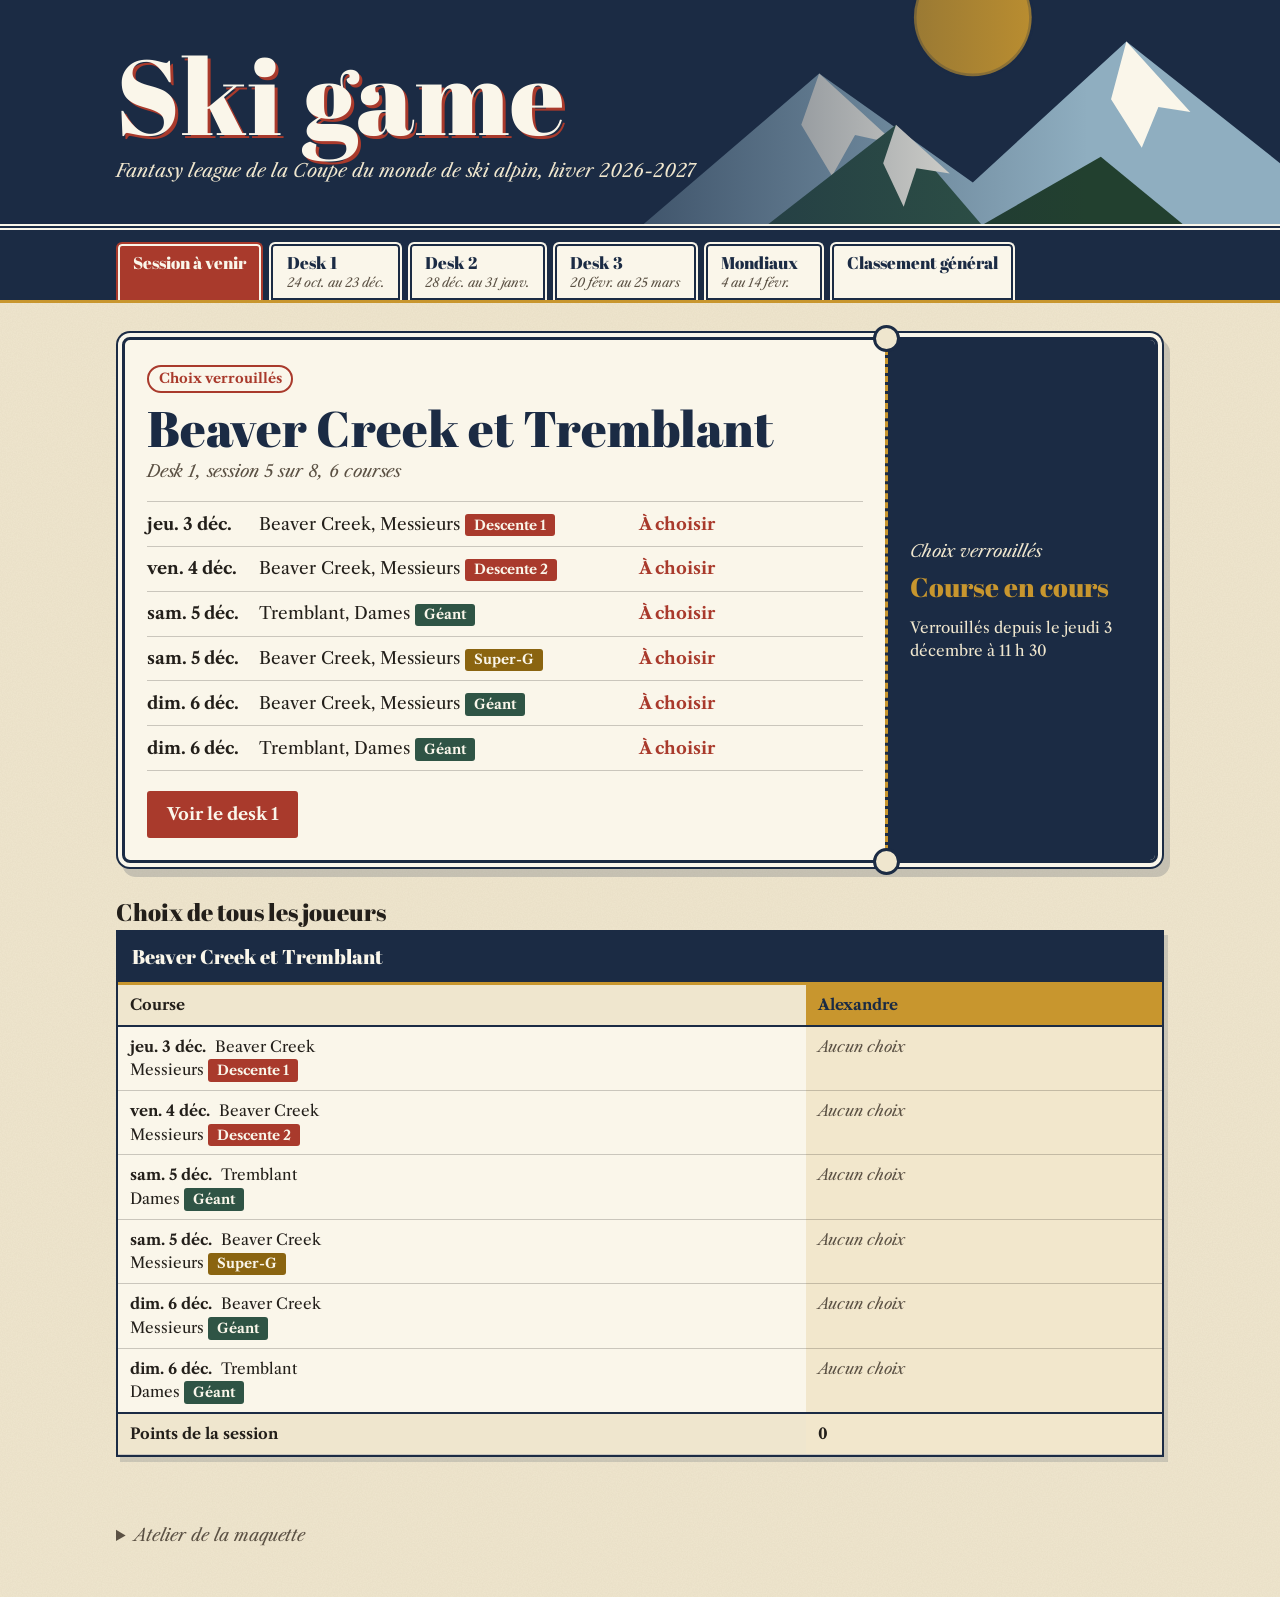
==== index.html @ c689ca7a "Ski game : maquette sans connexion (calendrier, règles, 6 onglets) Calendrier CDM 2026-2027 et Mondi" ====
<!doctype html>
<html lang="fr">
<head>
  <meta charset="utf-8">
  <meta name="viewport" content="width=device-width, initial-scale=1">
  <title>Ski game</title>
  <meta name="description" content="Fantasy league de la Coupe du monde de ski alpin 2026-2027.">
  <link rel="preconnect" href="https://fonts.googleapis.com">
  <link rel="preconnect" href="https://fonts.gstatic.com" crossorigin>
  <link href="https://fonts.googleapis.com/css2?family=Abril+Fatface&family=Libre+Caslon+Text:ital,wght@0,400;0,700;1,400&display=swap" rel="stylesheet">
  <link rel="stylesheet" href="css/style.css">
</head>
<body>
  <a class="skip" href="#panel">Aller au contenu</a>

  <header class="masthead">
    <svg class="masthead__art" viewBox="0 0 1000 300" preserveAspectRatio="xMaxYMid slice" aria-hidden="true" focusable="false">
      <rect width="1000" height="300" fill="var(--nuit)"/>
      <g stroke="var(--ocre)" stroke-width="3" stroke-linecap="round" opacity=".85">
        <line x1="760" y1="60" x2="760" y2="8"/><line x1="760" y1="60" x2="808" y2="18"/><line x1="760" y1="60" x2="712" y2="18"/>
        <line x1="760" y1="60" x2="838" y2="52"/><line x1="760" y1="60" x2="682" y2="52"/>
      </g>
      <circle cx="760" cy="76" r="46" fill="var(--ocre)"/>
      <circle cx="760" cy="76" r="46" fill="none" stroke="var(--nuit)" stroke-width="4" opacity=".25"/>
      <polygon points="430,300 640,120 760,205 880,95 1000,190 1000,300" fill="var(--brume)"/>
      <polygon points="640,120 700,175 668,168 650,200 626,160" fill="var(--neige)"/>
      <polygon points="880,95 930,150 905,146 892,178 868,140" fill="var(--neige)"/>
      <polygon points="520,300 700,160 820,300" fill="var(--sapin)"/>
      <polygon points="700,160 742,198 716,194 706,224 690,190" fill="var(--neige)"/>
      <polygon points="660,300 860,185 1000,300" fill="#22402F"/>
      <g fill="#1A3326">
        <polygon points="560,300 572,262 584,300"/><polygon points="582,300 596,252 610,300"/>
        <polygon points="940,300 953,264 966,300"/><polygon points="962,300 976,254 990,300"/>
      </g>
      <rect y="276" width="1000" height="24" fill="var(--neige)"/>
    </svg>
    <div class="masthead__frame">
      <h1 class="masthead__title">Ski game</h1>
      <p class="masthead__sub">Fantasy league de la Coupe du monde de ski alpin, hiver 2026-2027</p>
    </div>
  </header>

  <nav class="tabs" aria-label="Sections du jeu">
    <div class="tabs__row" role="tablist" id="tabs"></div>
  </nav>

  <main id="panel" class="panel" tabindex="-1" aria-live="polite"></main>

  <footer class="atelier">
    <details>
      <summary>Atelier de la maquette</summary>
      <div class="atelier__body">
        <p>Cette maquette tourne sans connexion Google ni base de données. Les skieurs, les joueurs et les résultats sont fictifs.</p>
        <div class="atelier__row">
          <button type="button" class="btn" id="btn-demo">Charger la démonstration</button>
          <button type="button" class="btn btn--ghost" id="btn-reset">Effacer mes choix</button>
        </div>
        <div class="atelier__row">
          <label for="sim-date">Date simulée</label>
          <input type="datetime-local" id="sim-date">
          <button type="button" class="btn btn--ghost" id="btn-now">Revenir à maintenant</button>
        </div>
      </div>
    </details>
  </footer>

  <script src="js/data.js"></script>
  <script src="js/game.js"></script>
  <script src="js/demo.js"></script>
  <script src="js/app.js"></script>
</body>
</html>
---- css/style.css ----
/* Ski game – affiche de station des années 1900 */
:root {
  --nuit: #1b2b44;
  --neige: #faf6ea;
  --papier: #efe6ce;
  --brique: #a93a2c;
  --ocre: #c8962e;
  --sapin: #2f5445;
  --brume: #8faec0;
  --encre: #231f1a;
  --encre-douce: #5b5144;
  --filet: rgba(35, 31, 26, .22);
  --display: 'Abril Fatface', 'Bodoni 72', Didot, Georgia, serif;
  --texte: 'Libre Caslon Text', 'Iowan Old Style', Georgia, serif;
  color-scheme: light;
}
*, *::before, *::after { box-sizing: border-box; }
html { -webkit-text-size-adjust: 100%; }
body {
  margin: 0;
  background-color: var(--papier);
  background-image: url("data:image/svg+xml,%3Csvg xmlns='http://www.w3.org/2000/svg' width='180' height='180'%3E%3Cfilter id='n'%3E%3CfeTurbulence type='fractalNoise' baseFrequency='.8' numOctaves='2' stitchTiles='stitch'/%3E%3CfeColorMatrix values='0 0 0 0 .35 0 0 0 0 .28 0 0 0 0 .18 0 0 0 .09 0'/%3E%3C/filter%3E%3Crect width='180' height='180' filter='url(%23n)'/%3E%3C/svg%3E");
  color: var(--encre);
  font: 400 17px/1.55 var(--texte);
}
h1, h2, h3 { font-family: var(--display); font-weight: 400; margin: 0; line-height: 1.1; }
p { margin: 0; }
button, select, input { font: inherit; color: inherit; }
.sr { position: absolute; width: 1px; height: 1px; overflow: hidden; clip: rect(0 0 0 0); white-space: nowrap; }
.skip { position: absolute; left: -999px; top: 0; background: var(--neige); padding: .5rem 1rem; z-index: 10; }
.skip:focus { left: 0; }
:focus-visible { outline: 3px solid var(--brique); outline-offset: 2px; }

/* ---------- Bandeau ---------- */
.masthead { position: relative; height: 230px; overflow: hidden; border-bottom: 6px double var(--neige); background: var(--nuit); }
.masthead::after { content: ''; position: absolute; inset: 0; pointer-events: none; background: linear-gradient(90deg, var(--nuit) 0%, rgba(27, 43, 68, .88) 40%, rgba(27, 43, 68, 0) 85%); }
.masthead__art { position: absolute; inset: 0; width: 100%; height: 100%; display: block; }
.masthead__frame {
  position: relative; max-width: 1080px; height: 100%; margin: 0 auto; padding: 0 16px 38px; z-index: 1;
  display: flex; flex-direction: column; justify-content: flex-end; color: var(--neige);
}
.masthead__title { font-size: clamp(3.4rem, 11vw, 6.6rem); letter-spacing: .01em; text-shadow: 3px 3px 0 var(--brique); }
.masthead__sub { font-style: italic; font-size: clamp(.95rem, 2.4vw, 1.15rem); color: var(--papier); max-width: 32ch; margin-top: .3rem; }
@media (min-width: 560px) { .masthead__sub { max-width: none; } }

/* ---------- Onglets : plaques émaillées ---------- */
.tabs { background: var(--nuit); border-bottom: 3px solid var(--ocre); }
.tabs__row {
  max-width: 1080px; margin: 0 auto; padding: 12px 16px 0; display: flex; gap: 6px;
  overflow-x: auto; scrollbar-width: thin;
}
.plate {
  flex: 0 0 auto; min-width: 7.5rem; padding: .55rem .95rem .5rem; text-align: left; cursor: pointer;
  background: var(--neige); color: var(--nuit); border: 2px solid var(--neige); border-bottom: 0;
  border-radius: 6px 6px 0 0; box-shadow: inset 0 0 0 2px var(--nuit);
  display: flex; flex-direction: column; gap: 0; transition: background-color .15s, color .15s;
}
.plate:hover { background: var(--papier); }
.plate__label { font-family: var(--display); font-size: 1.05rem; line-height: 1.2; white-space: nowrap; }
.plate__note { font-size: .78rem; font-style: italic; color: var(--encre-douce); white-space: nowrap; }
.plate[aria-selected='true'] { background: var(--brique); color: var(--neige); box-shadow: inset 0 0 0 2px var(--neige); border-color: var(--brique); padding-bottom: .8rem; margin-bottom: -3px; }
.plate[aria-selected='true'] .plate__note { color: var(--papier); }

/* ---------- Contenu ---------- */
.panel { max-width: 1080px; margin: 0 auto; padding: 28px 16px 40px; }
.panel:focus { outline: none; }
.demo { background: var(--ocre); color: var(--nuit); padding: .45rem .9rem; margin-bottom: 20px; border: 2px solid var(--nuit); font-style: italic; }
.subtitle { font-size: 1.5rem; margin: 2.2rem 0 .3rem; }
.hint { color: var(--encre-douce); font-style: italic; font-size: .95rem; margin: .4rem 0 1rem; max-width: 62ch; }
.empty { padding: 1.4rem; border: 2px dashed var(--filet); background: rgba(250, 246, 234, .6); }
.none { color: var(--encre-douce); font-style: italic; }
.sub { font-size: .85em; color: var(--encre-douce); font-style: italic; }

.btn { cursor: pointer; padding: .55rem 1.1rem; background: var(--nuit); color: var(--neige); border: 2px solid var(--nuit); border-radius: 3px; font-weight: 700; }
.btn:hover { background: #0f1b2e; }
.btn--brique { background: var(--brique); border-color: var(--brique); }
.btn--brique:hover { background: #8e2d21; }
.btn--ghost { background: transparent; color: var(--nuit); }
.btn--ghost:hover { background: rgba(27, 43, 68, .08); }

/* Pastilles */
.disc { display: inline-block; padding: .05rem .55rem; border-radius: 3px; color: var(--neige); font-size: .85rem; font-weight: 700; white-space: nowrap; }
.disc--DH { background: var(--brique); }
.disc--SG { background: #8a6410; }
.disc--GS { background: var(--sapin); }
.disc--SL { background: var(--nuit); }
.mult { display: inline-block; margin-left: .3rem; padding: 0 .4rem; border: 2px solid var(--ocre); border-radius: 3px; font-weight: 700; font-size: .85rem; background: var(--neige); }
.gender { font-weight: 700; margin-right: .3rem; }
.state { display: inline-block; padding: .08rem .6rem; border: 2px solid currentColor; border-radius: 99px; font-size: .85rem; font-weight: 700; white-space: nowrap; }
.state--ouverte { color: var(--sapin); }
.state--en-cours { color: var(--brique); }
.state--terminée { color: var(--encre-douce); }

/* ---------- Forfait (session à venir) ---------- */
.forfait {
  position: relative; display: grid; grid-template-columns: 1fr; background: var(--neige);
  border: 3px solid var(--nuit); border-radius: 8px; box-shadow: 0 0 0 4px var(--neige), 0 0 0 6px var(--nuit), 6px 8px 0 6px rgba(27, 43, 68, .18);
  margin: 6px 6px 8px;
}
.forfait__main { padding: 24px 22px 22px; }
.forfait__name { font-size: clamp(2rem, 6vw, 3.1rem); margin: .55rem 0 .15rem; color: var(--nuit); }
.forfait__where { font-style: italic; color: var(--encre-douce); margin-bottom: 1rem; }
.forfait__stub {
  position: relative; padding: 22px; background: var(--nuit); color: var(--neige);
  border-top: 3px dashed var(--ocre); border-radius: 0 0 5px 5px;
}
.forfait__label { font-style: italic; color: var(--papier); }
.countdown { display: flex; flex-wrap: wrap; gap: .2rem .7rem; font-family: var(--display); font-size: 1.15rem; margin: .1rem 0 .5rem; }
.countdown b { font-size: 2.4rem; font-weight: 400; color: var(--ocre); }
.countdown--shut { font-size: 1.7rem; color: var(--ocre); }
.forfait__dl { font-size: .95rem; color: var(--papier); }
@media (min-width: 760px) {
  .forfait { grid-template-columns: 1fr 270px; }
  .forfait__stub { border-top: 0; border-left: 3px dashed var(--ocre); border-radius: 0 5px 5px 0; display: flex; flex-direction: column; justify-content: center; }
  .forfait__stub::before, .forfait__stub::after {
    content: ''; position: absolute; left: -15px; width: 27px; height: 27px; border-radius: 50%; background: var(--papier);
    border: 3px solid var(--nuit);
  }
  .forfait__stub::before { top: -15px; }
  .forfait__stub::after { bottom: -15px; }
}
.minis { list-style: none; margin: 0 0 1.2rem; padding: 0; border-top: 1px solid var(--filet); }
.mini { display: grid; grid-template-columns: 6.2rem 1fr; gap: .1rem .8rem; padding: .55rem 0; border-bottom: 1px solid var(--filet); }
.mini__when { font-weight: 700; }
.mini__pick { grid-column: 2; }
@media (min-width: 640px) { .mini { grid-template-columns: 6.2rem 1fr minmax(10rem, 14rem); } .mini__pick { grid-column: auto; } }
.todo { color: var(--brique); font-weight: 700; }

/* ---------- Desk ---------- */
.deskhead { display: flex; flex-wrap: wrap; justify-content: space-between; align-items: flex-end; gap: 1rem; margin-bottom: 1.2rem; }
.deskhead h2 { font-size: clamp(1.8rem, 5vw, 2.6rem); color: var(--nuit); }
.deskhead__meta { font-style: italic; color: var(--encre-douce); margin-top: .3rem; max-width: 56ch; }
.deskhead__stats { display: flex; gap: 0; margin: 0; border: 2px solid var(--nuit); background: var(--neige); }
.deskhead__stats > div { padding: .4rem 1rem; }
.deskhead__stats > div + div { border-left: 2px solid var(--nuit); }
.deskhead__stats dt { font-size: .82rem; font-style: italic; color: var(--encre-douce); }
.deskhead__stats dd { margin: 0; font-family: var(--display); font-size: 1.6rem; line-height: 1.1; color: var(--nuit); }

.seg { display: flex; flex-wrap: wrap; gap: 0; margin-bottom: 1.4rem; border: 2px solid var(--nuit); border-radius: 4px; overflow: hidden; width: fit-content; max-width: 100%; background: var(--neige); }
.seg__btn { padding: .5rem 1rem; background: transparent; border: 0; cursor: pointer; font-weight: 700; color: var(--nuit); }
.seg__btn + .seg__btn { border-left: 2px solid var(--nuit); }
.seg__btn:hover { background: var(--papier); }
.seg__btn[aria-selected='true'] { background: var(--nuit); color: var(--neige); }

/* Sessions */
.session { background: var(--neige); border: 2px solid var(--nuit); margin-bottom: 1.4rem; box-shadow: 4px 5px 0 rgba(27, 43, 68, .16); }
.session__head { display: flex; flex-wrap: wrap; justify-content: space-between; gap: .6rem 1rem; padding: .8rem 1rem .7rem; background: var(--nuit); color: var(--neige); border-bottom: 3px solid var(--ocre); }
.session__name { font-size: 1.5rem; }
.session__meta { font-size: .92rem; color: var(--papier); font-style: italic; }
.session__side { display: flex; align-items: center; gap: .6rem; flex-wrap: wrap; }
.session__head .state { background: var(--neige); }
.count { font-weight: 700; color: var(--papier); }
.count--ok { color: #b5dcc4; }
.count--pts { font-family: var(--display); font-weight: 400; font-size: 1.3rem; color: var(--ocre); }
.races { list-style: none; margin: 0; padding: 0; }
.race { display: grid; gap: .45rem 1rem; padding: .85rem 1rem; border-bottom: 1px solid var(--filet); grid-template-columns: 1fr; }
.race:last-child { border-bottom: 0; }
.race__day { display: block; font-weight: 700; }
.race__place { color: var(--encre-douce); }
.race__out { display: flex; flex-direction: column; gap: .15rem; }
.podium { font-size: .85rem; font-style: italic; color: var(--encre-douce); }
.soon { color: var(--encre-douce); font-style: italic; }
@media (min-width: 880px) {
  .race { grid-template-columns: 11rem 14rem minmax(0, 1fr) 13rem; align-items: start; }
}
.who--out { color: var(--encre-douce); }
.score { font-weight: 700; }
.score--on { color: var(--sapin); }
.score--off { color: var(--brique); }
.how { font-size: .85rem; color: var(--encre-douce); font-style: italic; }

.pickbox { display: grid; grid-template-columns: 1fr; gap: .3rem; }
.pickbox__sub { font-size: .82rem; font-style: italic; color: var(--encre-douce); }
.pick {
  width: 100%; padding: .4rem .5rem; background: var(--papier); border: 2px solid var(--nuit); border-radius: 3px;
  min-height: 2.5rem; cursor: pointer;
}
.pick--sub { padding: .25rem .5rem; min-height: 2.1rem; font-size: .92rem; border-style: dashed; }
.pick:disabled { opacity: .55; cursor: not-allowed; }
.pick:hover:not(:disabled) { background: #fff; }

/* Tableaux */
.tablewrap { overflow-x: auto; margin-bottom: 1.6rem; border: 2px solid var(--nuit); background: var(--neige); box-shadow: 4px 5px 0 rgba(27, 43, 68, .16); }
.grid { border-collapse: collapse; width: 100%; font-size: .95rem; }
.grid caption { text-align: left; padding: .6rem .9rem; font-family: var(--display); font-size: 1.25rem; background: var(--nuit); color: var(--neige); border-bottom: 3px solid var(--ocre); }
.grid th, .grid td { padding: .5rem .75rem; text-align: left; vertical-align: top; border-bottom: 1px solid var(--filet); }
.grid thead th { background: var(--papier); border-bottom: 2px solid var(--nuit); font-weight: 700; white-space: nowrap; }
.grid tbody th { font-weight: 400; min-width: 13rem; }
.grid tfoot th, .grid tfoot td { border-top: 2px solid var(--nuit); background: var(--papier); }
.grid .me { background: rgba(200, 150, 46, .16); }
.grid thead th.me { background: var(--ocre); color: var(--nuit); }
.grid .num { text-align: right; font-variant-numeric: tabular-nums; }
.grid .total { font-weight: 700; }
.rowhead__day { font-weight: 700; margin-right: .3rem; }
.cellpts { display: block; font-weight: 700; font-size: .85rem; }
.grid--taken tbody th { display: flex; align-items: center; gap: .6rem; min-width: 17rem; }
.athname { display: block; }
.rk { display: inline-block; min-width: 1.5rem; font-family: var(--display); color: var(--ocre); }
.mark { display: inline-block; padding: .05rem .5rem; background: var(--brique); color: var(--neige); border-radius: 3px; font-size: .82rem; line-height: 1.35; }
.is-free .athname { color: var(--encre-douce); }
.avatar {
  flex: 0 0 auto; width: 2.6rem; height: 2.6rem; border-radius: 50%; display: grid; place-items: center;
  font-family: var(--display); font-size: 1rem; color: var(--neige); border: 2px solid var(--nuit);
  transition: filter .2s;
}
.avatar--M { background: radial-gradient(circle at 35% 30%, #4a6fa0, var(--nuit)); }
.avatar--W { background: radial-gradient(circle at 35% 30%, #d0644f, var(--brique)); }
.avatar.is-off { filter: grayscale(1) contrast(.9); opacity: .75; }
.grid--rank .num:first-child { width: 4rem; }
.grid--rank tbody th { min-width: 8rem; }
.grid--general .total { font-family: var(--display); font-size: 1.2rem; font-weight: 400; }
.grid3, .grid2 { display: grid; gap: 0 1.4rem; grid-template-columns: 1fr; }
@media (min-width: 760px) { .grid2 { grid-template-columns: 1fr 1fr; } }
@media (min-width: 1000px) { .grid3 { grid-template-columns: repeat(3, 1fr); } }

/* Bonus Mondiaux */
.bonus { background: var(--neige); border: 2px solid var(--ocre); outline: 2px solid var(--nuit); outline-offset: 3px; padding: 1rem 1.2rem; margin: 0 4px 1.6rem; max-width: 72ch; }
.bonus h3 { font-size: 1.35rem; margin-bottom: .4rem; }
.bonus__lines { list-style: none; margin: .7rem 0 0; padding: 0; border-top: 1px solid var(--filet); }
.bonus__lines li { display: flex; justify-content: space-between; padding: .35rem 0; border-bottom: 1px solid var(--filet); }

/* Atelier */
.atelier { max-width: 1080px; margin: 0 auto; padding: 0 16px 48px; color: var(--encre-douce); }
.atelier summary { cursor: pointer; font-style: italic; }
.atelier__body { margin-top: .8rem; display: grid; gap: .8rem; max-width: 60ch; }
.atelier__row { display: flex; flex-wrap: wrap; gap: .6rem; align-items: center; }
.atelier input { padding: .35rem .5rem; border: 2px solid var(--nuit); background: var(--neige); }

@media (prefers-reduced-motion: reduce) { * { transition: none !important; animation: none !important; } }
@media (max-width: 480px) {
  body { font-size: 16px; }
  .masthead { height: 200px; }
  .deskhead__stats { width: 100%; }
  .deskhead__stats > div { flex: 1; }
}
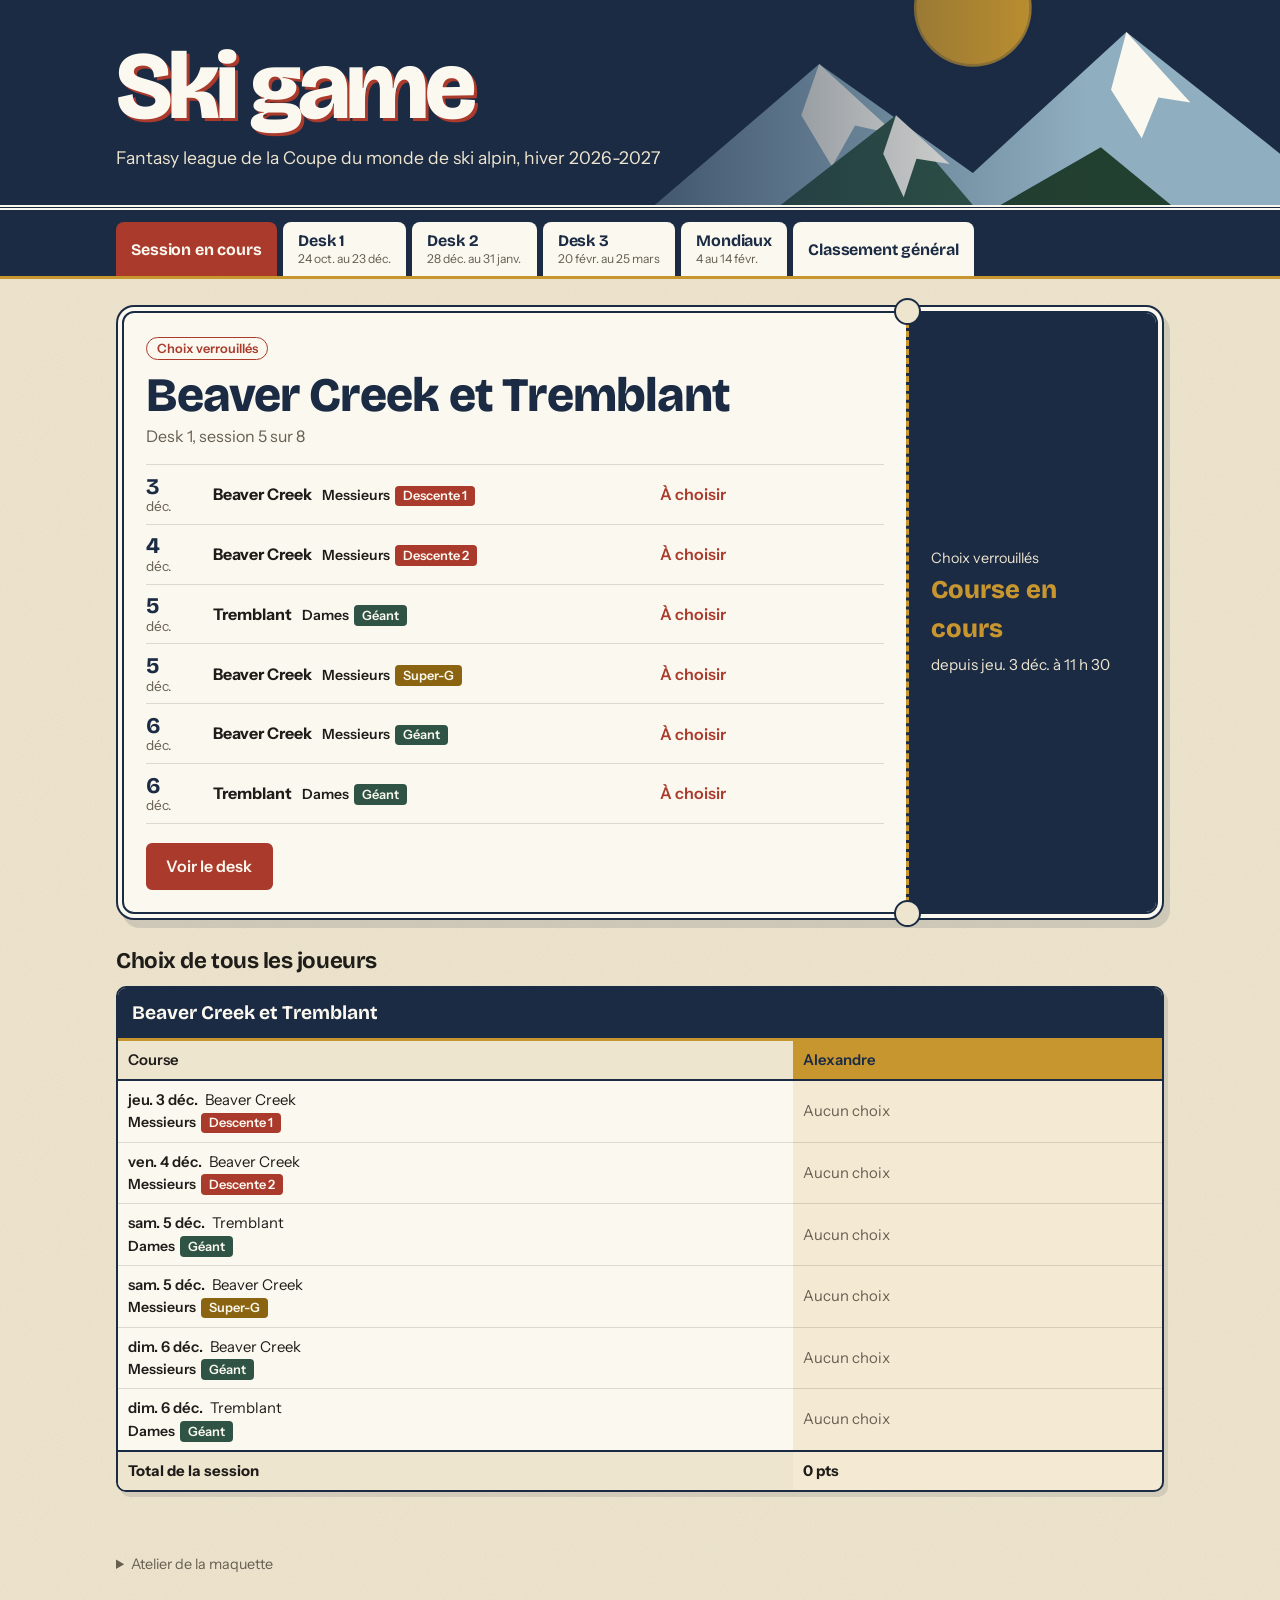
==== commit 02c99f5a: "Ski game : DA moderne sur décor vintage, lignes allégées, points dans Athlètes pris, avatars prêts p" ====
--- a/index.html
+++ b/index.html
@@ -7,7 +7,7 @@
   <meta name="description" content="Fantasy league de la Coupe du monde de ski alpin 2026-2027.">
   <link rel="preconnect" href="https://fonts.googleapis.com">
   <link rel="preconnect" href="https://fonts.gstatic.com" crossorigin>
-  <link href="https://fonts.googleapis.com/css2?family=Abril+Fatface&family=Libre+Caslon+Text:ital,wght@0,400;0,700;1,400&display=swap" rel="stylesheet">
+  <link href="https://fonts.googleapis.com/css2?family=Bricolage+Grotesque:opsz,wght@12..96,500..800&family=Instrument+Sans:wght@400;500;600;700&display=swap" rel="stylesheet">
   <link rel="stylesheet" href="css/style.css">
 </head>
 <body>
@@ -32,7 +32,6 @@
         <polygon points="560,300 572,262 584,300"/><polygon points="582,300 596,252 610,300"/>
         <polygon points="940,300 953,264 966,300"/><polygon points="962,300 976,254 990,300"/>
       </g>
-      <rect y="276" width="1000" height="24" fill="var(--neige)"/>
     </svg>
     <div class="masthead__frame">
       <h1 class="masthead__title">Ski game</h1>
--- a/css/style.css
+++ b/css/style.css
@@ -1,17 +1,18 @@
-/* Ski game – affiche de station des années 1900 */
+/* Ski game – affiche de station d'hiver : décor vintage, typographie moderne */
 :root {
   --nuit: #1b2b44;
-  --neige: #faf6ea;
-  --papier: #efe6ce;
+  --neige: #fbf8ef;
+  --papier: #eee5cf;
   --brique: #a93a2c;
   --ocre: #c8962e;
   --sapin: #2f5445;
   --brume: #8faec0;
-  --encre: #231f1a;
-  --encre-douce: #5b5144;
-  --filet: rgba(35, 31, 26, .22);
-  --display: 'Abril Fatface', 'Bodoni 72', Didot, Georgia, serif;
-  --texte: 'Libre Caslon Text', 'Iowan Old Style', Georgia, serif;
+  --encre: #1f1d1a;
+  --encre-douce: #675e51;
+  --filet: rgba(31, 29, 26, .14);
+  --vert: #2a7a55;
+  --display: 'Bricolage Grotesque', 'Helvetica Neue', Arial, sans-serif;
+  --texte: 'Instrument Sans', 'Helvetica Neue', Arial, sans-serif;
   color-scheme: light;
 }
 *, *::before, *::after { box-sizing: border-box; }
@@ -19,11 +20,11 @@
 body {
   margin: 0;
   background-color: var(--papier);
-  background-image: url("data:image/svg+xml,%3Csvg xmlns='http://www.w3.org/2000/svg' width='180' height='180'%3E%3Cfilter id='n'%3E%3CfeTurbulence type='fractalNoise' baseFrequency='.8' numOctaves='2' stitchTiles='stitch'/%3E%3CfeColorMatrix values='0 0 0 0 .35 0 0 0 0 .28 0 0 0 0 .18 0 0 0 .09 0'/%3E%3C/filter%3E%3Crect width='180' height='180' filter='url(%23n)'/%3E%3C/svg%3E");
+  background-image: url("data:image/svg+xml,%3Csvg xmlns='http://www.w3.org/2000/svg' width='180' height='180'%3E%3Cfilter id='n'%3E%3CfeTurbulence type='fractalNoise' baseFrequency='.8' numOctaves='2' stitchTiles='stitch'/%3E%3CfeColorMatrix values='0 0 0 0 .35 0 0 0 0 .28 0 0 0 0 .18 0 0 0 .08 0'/%3E%3C/filter%3E%3Crect width='180' height='180' filter='url(%23n)'/%3E%3C/svg%3E");
   color: var(--encre);
-  font: 400 17px/1.55 var(--texte);
-}
-h1, h2, h3 { font-family: var(--display); font-weight: 400; margin: 0; line-height: 1.1; }
+  font: 400 16px/1.5 var(--texte);
+}
+h1, h2, h3 { font-family: var(--display); font-weight: 700; margin: 0; line-height: 1.08; letter-spacing: -.02em; }
 p { margin: 0; }
 button, select, input { font: inherit; color: inherit; }
 .sr { position: absolute; width: 1px; height: 1px; overflow: hidden; clip: rect(0 0 0 0); white-space: nowrap; }
@@ -32,204 +33,225 @@
 :focus-visible { outline: 3px solid var(--brique); outline-offset: 2px; }
 
 /* ---------- Bandeau ---------- */
-.masthead { position: relative; height: 230px; overflow: hidden; border-bottom: 6px double var(--neige); background: var(--nuit); }
+.masthead { position: relative; height: 210px; overflow: hidden; background: var(--nuit); border-bottom: 5px double var(--neige); }
 .masthead::after { content: ''; position: absolute; inset: 0; pointer-events: none; background: linear-gradient(90deg, var(--nuit) 0%, rgba(27, 43, 68, .88) 40%, rgba(27, 43, 68, 0) 85%); }
 .masthead__art { position: absolute; inset: 0; width: 100%; height: 100%; display: block; }
 .masthead__frame {
-  position: relative; max-width: 1080px; height: 100%; margin: 0 auto; padding: 0 16px 38px; z-index: 1;
+  position: relative; z-index: 1; max-width: 1080px; height: 100%; margin: 0 auto; padding: 0 16px 34px;
   display: flex; flex-direction: column; justify-content: flex-end; color: var(--neige);
 }
-.masthead__title { font-size: clamp(3.4rem, 11vw, 6.6rem); letter-spacing: .01em; text-shadow: 3px 3px 0 var(--brique); }
-.masthead__sub { font-style: italic; font-size: clamp(.95rem, 2.4vw, 1.15rem); color: var(--papier); max-width: 32ch; margin-top: .3rem; }
+.masthead__title { font-weight: 800; font-size: clamp(3.2rem, 11vw, 6rem); letter-spacing: -.04em; text-shadow: 3px 3px 0 var(--brique); }
+.masthead__sub { color: var(--papier); font-size: clamp(.95rem, 2.4vw, 1.1rem); max-width: 30ch; margin-top: .4rem; }
 @media (min-width: 560px) { .masthead__sub { max-width: none; } }
 
-/* ---------- Onglets : plaques émaillées ---------- */
+/* ---------- Onglets ---------- */
 .tabs { background: var(--nuit); border-bottom: 3px solid var(--ocre); }
 .tabs__row {
   max-width: 1080px; margin: 0 auto; padding: 12px 16px 0; display: flex; gap: 6px;
-  overflow-x: auto; scrollbar-width: thin;
-}
+  overflow-x: auto; overflow-y: hidden; scrollbar-width: none;
+}
+.tabs__row::-webkit-scrollbar { display: none; }
 .plate {
-  flex: 0 0 auto; min-width: 7.5rem; padding: .55rem .95rem .5rem; text-align: left; cursor: pointer;
-  background: var(--neige); color: var(--nuit); border: 2px solid var(--neige); border-bottom: 0;
-  border-radius: 6px 6px 0 0; box-shadow: inset 0 0 0 2px var(--nuit);
-  display: flex; flex-direction: column; gap: 0; transition: background-color .15s, color .15s;
+  flex: 0 0 auto; padding: .55rem .95rem .5rem; text-align: left; cursor: pointer;
+  background: var(--neige); color: var(--nuit); border: 0; border-radius: 8px 8px 0 0;
+  display: flex; flex-direction: column; justify-content: center; min-height: 3.2rem;
+  transition: background-color .15s, color .15s;
 }
 .plate:hover { background: var(--papier); }
-.plate__label { font-family: var(--display); font-size: 1.05rem; line-height: 1.2; white-space: nowrap; }
-.plate__note { font-size: .78rem; font-style: italic; color: var(--encre-douce); white-space: nowrap; }
-.plate[aria-selected='true'] { background: var(--brique); color: var(--neige); box-shadow: inset 0 0 0 2px var(--neige); border-color: var(--brique); padding-bottom: .8rem; margin-bottom: -3px; }
-.plate[aria-selected='true'] .plate__note { color: var(--papier); }
+.plate__label { font-family: var(--display); font-weight: 700; font-size: 1rem; line-height: 1.2; white-space: nowrap; letter-spacing: -.01em; }
+.plate__note { font-size: .76rem; color: var(--encre-douce); white-space: nowrap; }
+.plate[aria-selected='true'] { background: var(--brique); color: var(--neige); }
+.plate[aria-selected='true'] .plate__note { color: #f0d9c8; }
 
 /* ---------- Contenu ---------- */
-.panel { max-width: 1080px; margin: 0 auto; padding: 28px 16px 40px; }
+.panel { max-width: 1080px; margin: 0 auto; padding: 26px 16px 36px; }
 .panel:focus { outline: none; }
-.demo { background: var(--ocre); color: var(--nuit); padding: .45rem .9rem; margin-bottom: 20px; border: 2px solid var(--nuit); font-style: italic; }
-.subtitle { font-size: 1.5rem; margin: 2.2rem 0 .3rem; }
-.hint { color: var(--encre-douce); font-style: italic; font-size: .95rem; margin: .4rem 0 1rem; max-width: 62ch; }
-.empty { padding: 1.4rem; border: 2px dashed var(--filet); background: rgba(250, 246, 234, .6); }
-.none { color: var(--encre-douce); font-style: italic; }
-.sub { font-size: .85em; color: var(--encre-douce); font-style: italic; }
-
-.btn { cursor: pointer; padding: .55rem 1.1rem; background: var(--nuit); color: var(--neige); border: 2px solid var(--nuit); border-radius: 3px; font-weight: 700; }
+.demo { background: var(--ocre); color: var(--nuit); padding: .45rem .9rem; margin-bottom: 20px; border-radius: 6px; font-weight: 600; font-size: .92rem; }
+.subtitle { font-size: 1.4rem; margin: 2.2rem 0 .8rem; }
+.hint { color: var(--encre-douce); font-size: .9rem; margin: .4rem 0 1rem; }
+.empty { padding: 1.4rem; border: 2px dashed var(--filet); border-radius: 8px; background: rgba(251, 248, 239, .6); }
+.none { color: var(--encre-douce); }
+.sub { display: block; font-size: .8rem; color: var(--encre-douce); }
+
+.btn { cursor: pointer; padding: .6rem 1.15rem; background: var(--nuit); color: var(--neige); border: 2px solid var(--nuit); border-radius: 6px; font-weight: 600; }
 .btn:hover { background: #0f1b2e; }
 .btn--brique { background: var(--brique); border-color: var(--brique); }
-.btn--brique:hover { background: #8e2d21; }
+.btn--brique:hover { background: #8e2d21; border-color: #8e2d21; }
 .btn--ghost { background: transparent; color: var(--nuit); }
 .btn--ghost:hover { background: rgba(27, 43, 68, .08); }
 
-/* Pastilles */
-.disc { display: inline-block; padding: .05rem .55rem; border-radius: 3px; color: var(--neige); font-size: .85rem; font-weight: 700; white-space: nowrap; }
+.disc { display: inline-block; padding: .05rem .5rem; border-radius: 4px; color: var(--neige); font-size: .8rem; font-weight: 600; white-space: nowrap; }
 .disc--DH { background: var(--brique); }
 .disc--SG { background: #8a6410; }
 .disc--GS { background: var(--sapin); }
 .disc--SL { background: var(--nuit); }
-.mult { display: inline-block; margin-left: .3rem; padding: 0 .4rem; border: 2px solid var(--ocre); border-radius: 3px; font-weight: 700; font-size: .85rem; background: var(--neige); }
-.gender { font-weight: 700; margin-right: .3rem; }
-.state { display: inline-block; padding: .08rem .6rem; border: 2px solid currentColor; border-radius: 99px; font-size: .85rem; font-weight: 700; white-space: nowrap; }
-.state--ouverte { color: var(--sapin); }
+.mult { display: inline-block; margin-left: .25rem; padding: 0 .35rem; border: 1.5px solid var(--ocre); border-radius: 4px; font-weight: 700; font-size: .78rem; background: var(--neige); }
+.gender { font-weight: 600; font-size: .88rem; margin-right: .35rem; }
+.state { display: inline-block; padding: .05rem .6rem; border: 1.5px solid currentColor; border-radius: 99px; font-size: .8rem; font-weight: 600; white-space: nowrap; }
+.state--ouverte { color: var(--vert); }
 .state--en-cours { color: var(--brique); }
 .state--terminée { color: var(--encre-douce); }
 
-/* ---------- Forfait (session à venir) ---------- */
+/* ---------- Avatars (prêts pour les photos) ---------- */
+.avatar {
+  position: relative; flex: 0 0 auto; width: 2.5rem; height: 2.5rem; border-radius: 50%; overflow: hidden;
+  display: grid; place-items: center; border: 2px solid var(--nuit); transition: filter .2s;
+}
+.avatar--sm { width: 1.9rem; height: 1.9rem; border-width: 1.5px; }
+.avatar--M { background: radial-gradient(circle at 35% 30%, #4a6fa0, var(--nuit)); }
+.avatar--W { background: radial-gradient(circle at 35% 30%, #d0644f, var(--brique)); }
+.avatar--empty { background: transparent; border-style: dashed; border-color: var(--filet); }
+.avatar__in { font-family: var(--display); font-weight: 700; font-size: .85rem; color: var(--neige); }
+.avatar--sm .avatar__in { font-size: .68rem; }
+.avatar__img { position: absolute; inset: 0; width: 100%; height: 100%; object-fit: cover; object-position: center 20%; }
+.avatar.is-off { filter: grayscale(1) contrast(.95); opacity: .7; }
+
+/* ---------- Forfait (session) ---------- */
 .forfait {
   position: relative; display: grid; grid-template-columns: 1fr; background: var(--neige);
-  border: 3px solid var(--nuit); border-radius: 8px; box-shadow: 0 0 0 4px var(--neige), 0 0 0 6px var(--nuit), 6px 8px 0 6px rgba(27, 43, 68, .18);
-  margin: 6px 6px 8px;
-}
-.forfait__main { padding: 24px 22px 22px; }
-.forfait__name { font-size: clamp(2rem, 6vw, 3.1rem); margin: .55rem 0 .15rem; color: var(--nuit); }
-.forfait__where { font-style: italic; color: var(--encre-douce); margin-bottom: 1rem; }
-.forfait__stub {
-  position: relative; padding: 22px; background: var(--nuit); color: var(--neige);
-  border-top: 3px dashed var(--ocre); border-radius: 0 0 5px 5px;
-}
-.forfait__label { font-style: italic; color: var(--papier); }
-.countdown { display: flex; flex-wrap: wrap; gap: .2rem .7rem; font-family: var(--display); font-size: 1.15rem; margin: .1rem 0 .5rem; }
-.countdown b { font-size: 2.4rem; font-weight: 400; color: var(--ocre); }
-.countdown--shut { font-size: 1.7rem; color: var(--ocre); }
-.forfait__dl { font-size: .95rem; color: var(--papier); }
+  border: 2px solid var(--nuit); border-radius: 12px; box-shadow: 0 0 0 4px var(--neige), 0 0 0 6px var(--nuit), 6px 8px 0 6px rgba(27, 43, 68, .14);
+  margin: 6px 6px 10px;
+}
+.forfait__main { padding: 22px 22px 22px; }
+.forfait__name { font-size: clamp(2rem, 6vw, 3rem); margin: .6rem 0 .15rem; color: var(--nuit); font-weight: 800; }
+.forfait__where { color: var(--encre-douce); margin-bottom: 1rem; }
+.forfait__stub { position: relative; padding: 22px; background: var(--nuit); color: var(--neige); border-top: 3px dashed var(--ocre); border-radius: 0 0 10px 10px; }
+.forfait__label { color: var(--papier); font-size: .9rem; }
+.countdown { display: flex; flex-wrap: wrap; gap: .1rem .7rem; font-family: var(--display); font-weight: 600; font-size: 1.1rem; margin: .1rem 0 .4rem; }
+.countdown b { font-size: 2.6rem; font-weight: 800; color: var(--ocre); letter-spacing: -.03em; }
+.countdown--shut { font-size: 1.6rem; color: var(--ocre); font-weight: 800; }
+.forfait__dl { color: var(--papier); font-size: .95rem; }
 @media (min-width: 760px) {
-  .forfait { grid-template-columns: 1fr 270px; }
-  .forfait__stub { border-top: 0; border-left: 3px dashed var(--ocre); border-radius: 0 5px 5px 0; display: flex; flex-direction: column; justify-content: center; }
-  .forfait__stub::before, .forfait__stub::after {
-    content: ''; position: absolute; left: -15px; width: 27px; height: 27px; border-radius: 50%; background: var(--papier);
-    border: 3px solid var(--nuit);
-  }
+  .forfait { grid-template-columns: 1fr 250px; }
+  .forfait__stub { border-top: 0; border-left: 3px dashed var(--ocre); border-radius: 0 10px 10px 0; display: flex; flex-direction: column; justify-content: center; }
+  .forfait__stub::before, .forfait__stub::after { content: ''; position: absolute; left: -15px; width: 27px; height: 27px; border-radius: 50%; background: var(--papier); border: 2px solid var(--nuit); }
   .forfait__stub::before { top: -15px; }
   .forfait__stub::after { bottom: -15px; }
 }
 .minis { list-style: none; margin: 0 0 1.2rem; padding: 0; border-top: 1px solid var(--filet); }
-.mini { display: grid; grid-template-columns: 6.2rem 1fr; gap: .1rem .8rem; padding: .55rem 0; border-bottom: 1px solid var(--filet); }
-.mini__when { font-weight: 700; }
+.mini { display: grid; grid-template-columns: 3.4rem 1fr; gap: .2rem .8rem; align-items: center; padding: .6rem 0; border-bottom: 1px solid var(--filet); }
+.mini__when { font-size: .85rem; color: var(--encre-douce); line-height: 1.1; }
+.mini__when b { display: block; font-family: var(--display); font-size: 1.4rem; color: var(--nuit); }
+.mini__what .gender { margin-left: .4rem; }
 .mini__pick { grid-column: 2; }
-@media (min-width: 640px) { .mini { grid-template-columns: 6.2rem 1fr minmax(10rem, 14rem); } .mini__pick { grid-column: auto; } }
-.todo { color: var(--brique); font-weight: 700; }
+@media (min-width: 640px) { .mini { grid-template-columns: 3.4rem 1fr minmax(11rem, 14rem); } .mini__pick { grid-column: auto; } }
+.todo { color: var(--brique); font-weight: 600; }
 
 /* ---------- Desk ---------- */
 .deskhead { display: flex; flex-wrap: wrap; justify-content: space-between; align-items: flex-end; gap: 1rem; margin-bottom: 1.2rem; }
-.deskhead h2 { font-size: clamp(1.8rem, 5vw, 2.6rem); color: var(--nuit); }
-.deskhead__meta { font-style: italic; color: var(--encre-douce); margin-top: .3rem; max-width: 56ch; }
-.deskhead__stats { display: flex; gap: 0; margin: 0; border: 2px solid var(--nuit); background: var(--neige); }
+.deskhead h2 { font-size: clamp(1.9rem, 5vw, 2.7rem); color: var(--nuit); font-weight: 800; }
+.deskhead__meta { color: var(--encre-douce); margin-top: .3rem; }
+.rule { display: inline-block; margin-top: .5rem; padding: .1rem .6rem; border-radius: 99px; background: rgba(200, 150, 46, .22); font-size: .85rem; font-weight: 500; }
+.deskhead__stats { display: flex; margin: 0; border: 2px solid var(--nuit); border-radius: 8px; background: var(--neige); overflow: hidden; }
 .deskhead__stats > div { padding: .4rem 1rem; }
 .deskhead__stats > div + div { border-left: 2px solid var(--nuit); }
-.deskhead__stats dt { font-size: .82rem; font-style: italic; color: var(--encre-douce); }
-.deskhead__stats dd { margin: 0; font-family: var(--display); font-size: 1.6rem; line-height: 1.1; color: var(--nuit); }
-
-.seg { display: flex; flex-wrap: wrap; gap: 0; margin-bottom: 1.4rem; border: 2px solid var(--nuit); border-radius: 4px; overflow: hidden; width: fit-content; max-width: 100%; background: var(--neige); }
-.seg__btn { padding: .5rem 1rem; background: transparent; border: 0; cursor: pointer; font-weight: 700; color: var(--nuit); }
+.deskhead__stats dt { font-size: .78rem; color: var(--encre-douce); }
+.deskhead__stats dd { margin: 0; font-family: var(--display); font-weight: 800; font-size: 1.6rem; line-height: 1.1; color: var(--nuit); }
+
+.seg { display: flex; flex-wrap: wrap; margin-bottom: 1.4rem; border: 2px solid var(--nuit); border-radius: 8px; overflow: hidden; width: fit-content; max-width: 100%; background: var(--neige); }
+.seg__btn { padding: .5rem 1rem; background: transparent; border: 0; cursor: pointer; font-weight: 600; color: var(--nuit); }
 .seg__btn + .seg__btn { border-left: 2px solid var(--nuit); }
 .seg__btn:hover { background: var(--papier); }
 .seg__btn[aria-selected='true'] { background: var(--nuit); color: var(--neige); }
 
 /* Sessions */
-.session { background: var(--neige); border: 2px solid var(--nuit); margin-bottom: 1.4rem; box-shadow: 4px 5px 0 rgba(27, 43, 68, .16); }
-.session__head { display: flex; flex-wrap: wrap; justify-content: space-between; gap: .6rem 1rem; padding: .8rem 1rem .7rem; background: var(--nuit); color: var(--neige); border-bottom: 3px solid var(--ocre); }
-.session__name { font-size: 1.5rem; }
-.session__meta { font-size: .92rem; color: var(--papier); font-style: italic; }
+.session { background: var(--neige); border: 2px solid var(--nuit); border-radius: 10px; overflow: hidden; margin-bottom: 1.4rem; box-shadow: 4px 5px 0 rgba(27, 43, 68, .12); }
+.session__head { display: flex; flex-wrap: wrap; justify-content: space-between; align-items: center; gap: .5rem 1rem; padding: .8rem 1rem; background: var(--nuit); color: var(--neige); border-bottom: 3px solid var(--ocre); }
+.session__name { font-size: 1.35rem; font-weight: 700; }
+.session__meta { font-size: .88rem; color: var(--papier); margin-top: .1rem; }
 .session__side { display: flex; align-items: center; gap: .6rem; flex-wrap: wrap; }
 .session__head .state { background: var(--neige); }
-.count { font-weight: 700; color: var(--papier); }
-.count--ok { color: #b5dcc4; }
-.count--pts { font-family: var(--display); font-weight: 400; font-size: 1.3rem; color: var(--ocre); }
+.count { font-weight: 600; font-size: .9rem; color: var(--papier); }
+.count--ok { color: #a8e0bf; }
+.count--pts { font-family: var(--display); font-weight: 800; font-size: 1.35rem; color: var(--ocre); }
 .races { list-style: none; margin: 0; padding: 0; }
-.race { display: grid; gap: .45rem 1rem; padding: .85rem 1rem; border-bottom: 1px solid var(--filet); grid-template-columns: 1fr; }
+.race { display: grid; grid-template-columns: 3.6rem 1fr; gap: .5rem .9rem; padding: .85rem 1rem; border-bottom: 1px solid var(--filet); align-items: center; }
 .race:last-child { border-bottom: 0; }
-.race__day { display: block; font-weight: 700; }
-.race__place { color: var(--encre-douce); }
-.race__out { display: flex; flex-direction: column; gap: .15rem; }
-.podium { font-size: .85rem; font-style: italic; color: var(--encre-douce); }
-.soon { color: var(--encre-douce); font-style: italic; }
+.race__date { text-align: center; line-height: 1; }
+.race__num { display: block; font-family: var(--display); font-weight: 800; font-size: 1.9rem; color: var(--nuit); }
+.race__mo { display: block; font-size: .72rem; color: var(--encre-douce); margin-top: .2rem; }
+.race__place { display: block; }
+.race__tags { display: block; margin-top: .2rem; }
+.race__pick, .race__out { grid-column: 1 / -1; }
+.race__out { display: flex; flex-wrap: wrap; align-items: center; gap: .3rem .8rem; min-height: 0; }
+.race__out:empty { display: none; }
 @media (min-width: 880px) {
-  .race { grid-template-columns: 11rem 14rem minmax(0, 1fr) 13rem; align-items: start; }
-}
-.who--out { color: var(--encre-douce); }
-.score { font-weight: 700; }
-.score--on { color: var(--sapin); }
-.score--off { color: var(--brique); }
-.how { font-size: .85rem; color: var(--encre-douce); font-style: italic; }
-
-.pickbox { display: grid; grid-template-columns: 1fr; gap: .3rem; }
-.pickbox__sub { font-size: .82rem; font-style: italic; color: var(--encre-douce); }
-.pick {
-  width: 100%; padding: .4rem .5rem; background: var(--papier); border: 2px solid var(--nuit); border-radius: 3px;
-  min-height: 2.5rem; cursor: pointer;
-}
-.pick--sub { padding: .25rem .5rem; min-height: 2.1rem; font-size: .92rem; border-style: dashed; }
-.pick:disabled { opacity: .55; cursor: not-allowed; }
+  .race { grid-template-columns: 3.6rem 13rem minmax(0, 1fr) 10rem; }
+  .race__pick, .race__out { grid-column: auto; }
+  .race__out { flex-direction: column; align-items: flex-end; gap: .15rem; text-align: right; }
+}
+.out { display: flex; align-items: center; gap: .5rem; }
+.pill { display: inline-block; min-width: 3.2rem; padding: .1rem .6rem; border-radius: 99px; text-align: center; font-family: var(--display); font-weight: 800; font-size: 1.1rem; }
+.pill--on { background: #d6ecdf; color: #17583a; }
+.pill--off { background: #f1d4cf; color: #8b2a1f; }
+.rank { font-size: .85rem; color: var(--encre-douce); font-weight: 600; }
+.winner { font-size: .8rem; color: var(--encre-douce); }
+.soon { font-size: .85rem; color: var(--encre-douce); }
+
+.pickline { display: flex; align-items: center; gap: .7rem; }
+.pickline__txt { display: flex; flex-direction: column; min-width: 0; }
+.who { font-weight: 600; }
+.who--out { color: var(--encre-douce); font-weight: 400; }
+.pickbox { display: flex; align-items: center; gap: .7rem; }
+.pickbox__sel { flex: 1; min-width: 0; display: grid; gap: .3rem; }
+.pick { width: 100%; padding: .4rem .5rem; background: var(--papier); border: 1.5px solid var(--nuit); border-radius: 6px; min-height: 2.4rem; cursor: pointer; }
+.pick--sub { min-height: 2rem; padding: .2rem .5rem; font-size: .88rem; border-style: dashed; color: var(--encre-douce); }
+.pick:disabled { opacity: .5; cursor: not-allowed; }
 .pick:hover:not(:disabled) { background: #fff; }
 
 /* Tableaux */
-.tablewrap { overflow-x: auto; margin-bottom: 1.6rem; border: 2px solid var(--nuit); background: var(--neige); box-shadow: 4px 5px 0 rgba(27, 43, 68, .16); }
-.grid { border-collapse: collapse; width: 100%; font-size: .95rem; }
-.grid caption { text-align: left; padding: .6rem .9rem; font-family: var(--display); font-size: 1.25rem; background: var(--nuit); color: var(--neige); border-bottom: 3px solid var(--ocre); }
-.grid th, .grid td { padding: .5rem .75rem; text-align: left; vertical-align: top; border-bottom: 1px solid var(--filet); }
-.grid thead th { background: var(--papier); border-bottom: 2px solid var(--nuit); font-weight: 700; white-space: nowrap; }
-.grid tbody th { font-weight: 400; min-width: 13rem; }
-.grid tfoot th, .grid tfoot td { border-top: 2px solid var(--nuit); background: var(--papier); }
-.grid .me { background: rgba(200, 150, 46, .16); }
+.tablewrap { overflow-x: auto; margin-bottom: 1.6rem; border: 2px solid var(--nuit); border-radius: 10px; background: var(--neige); box-shadow: 4px 5px 0 rgba(27, 43, 68, .12); }
+.grid { border-collapse: collapse; width: 100%; font-size: .93rem; }
+.grid caption { text-align: left; padding: .65rem .9rem; font-family: var(--display); font-weight: 700; font-size: 1.2rem; background: var(--nuit); color: var(--neige); border-bottom: 3px solid var(--ocre); }
+.grid th, .grid td { padding: .5rem .6rem; text-align: left; vertical-align: middle; border-bottom: 1px solid var(--filet); }
+.grid thead th { background: var(--papier); border-bottom: 2px solid var(--nuit); font-weight: 600; white-space: nowrap; }
+.grid tbody th { font-weight: 400; min-width: 11rem; }
+.grid tfoot th, .grid tfoot td { border-top: 2px solid var(--nuit); border-bottom: 0; background: var(--papier); }
+.grid .me { background: rgba(200, 150, 46, .15); }
 .grid thead th.me { background: var(--ocre); color: var(--nuit); }
 .grid .num { text-align: right; font-variant-numeric: tabular-nums; }
 .grid .total { font-weight: 700; }
-.rowhead__day { font-weight: 700; margin-right: .3rem; }
-.cellpts { display: block; font-weight: 700; font-size: .85rem; }
-.grid--taken tbody th { display: flex; align-items: center; gap: .6rem; min-width: 17rem; }
+.rowhead__day { font-weight: 600; margin-right: .25rem; }
+.cell { display: flex; align-items: center; gap: .45rem; min-width: 6.5rem; }
+.cell__txt { display: flex; flex-direction: column; line-height: 1.25; }
+.cellpts { font-weight: 700; font-size: .85rem; font-variant-numeric: tabular-nums; }
+.cellpts.on, .mark__p.on { color: #17583a; }
+.cellpts.off, .mark__p.off { color: #8b2a1f; }
+.grid--taken tbody th { display: flex; align-items: center; gap: .7rem; min-width: 13.5rem; }
+.grid--taken th, .grid--taken td { padding-left: .6rem; padding-right: .6rem; }
+.grid--taken tbody td { white-space: nowrap; }
 .athname { display: block; }
-.rk { display: inline-block; min-width: 1.5rem; font-family: var(--display); color: var(--ocre); }
-.mark { display: inline-block; padding: .05rem .5rem; background: var(--brique); color: var(--neige); border-radius: 3px; font-size: .82rem; line-height: 1.35; }
+.rk { display: inline-block; min-width: 1.4rem; font-family: var(--display); font-weight: 700; color: var(--ocre); }
+.mark { display: inline-flex; align-items: stretch; margin: .1rem .25rem .1rem 0; border: 1.5px solid var(--nuit); border-radius: 5px; overflow: hidden; font-size: .8rem; line-height: 1.35; background: var(--neige); }
+.mark__l { padding: .05rem .45rem; background: var(--nuit); color: var(--neige); }
+.mark__p { padding: .05rem .45rem; font-variant-numeric: tabular-nums; }
 .is-free .athname { color: var(--encre-douce); }
-.avatar {
-  flex: 0 0 auto; width: 2.6rem; height: 2.6rem; border-radius: 50%; display: grid; place-items: center;
-  font-family: var(--display); font-size: 1rem; color: var(--neige); border: 2px solid var(--nuit);
-  transition: filter .2s;
-}
-.avatar--M { background: radial-gradient(circle at 35% 30%, #4a6fa0, var(--nuit)); }
-.avatar--W { background: radial-gradient(circle at 35% 30%, #d0644f, var(--brique)); }
-.avatar.is-off { filter: grayscale(1) contrast(.9); opacity: .75; }
 .grid--rank .num:first-child { width: 4rem; }
 .grid--rank tbody th { min-width: 8rem; }
-.grid--general .total { font-family: var(--display); font-size: 1.2rem; font-weight: 400; }
+.grid--general .total { font-family: var(--display); font-size: 1.15rem; font-weight: 800; }
 .grid3, .grid2 { display: grid; gap: 0 1.4rem; grid-template-columns: 1fr; }
 @media (min-width: 760px) { .grid2 { grid-template-columns: 1fr 1fr; } }
 @media (min-width: 1000px) { .grid3 { grid-template-columns: repeat(3, 1fr); } }
 
 /* Bonus Mondiaux */
-.bonus { background: var(--neige); border: 2px solid var(--ocre); outline: 2px solid var(--nuit); outline-offset: 3px; padding: 1rem 1.2rem; margin: 0 4px 1.6rem; max-width: 72ch; }
-.bonus h3 { font-size: 1.35rem; margin-bottom: .4rem; }
-.bonus__lines { list-style: none; margin: .7rem 0 0; padding: 0; border-top: 1px solid var(--filet); }
-.bonus__lines li { display: flex; justify-content: space-between; padding: .35rem 0; border-bottom: 1px solid var(--filet); }
+.bonus { background: var(--neige); border: 2px solid var(--ocre); border-radius: 10px; padding: 1rem 1.2rem; margin: 0 0 1.6rem; max-width: 40rem; }
+.bonus h3 { font-size: 1.25rem; margin-bottom: .6rem; }
+.bonus__rules { list-style: none; margin: 0; padding: 0; display: grid; gap: .4rem; }
+.bonus__rules li { display: grid; grid-template-columns: 4.4rem 1fr; gap: .6rem; align-items: baseline; }
+.bonus__rules strong { font-family: var(--display); font-weight: 800; font-size: 1.25rem; color: var(--brique); text-align: right; }
+.bonus__lines { list-style: none; margin: .8rem 0 0; padding: .6rem 0 0; border-top: 1px solid var(--filet); }
+.bonus__lines li { display: flex; justify-content: space-between; padding: .2rem 0; }
 
 /* Atelier */
 .atelier { max-width: 1080px; margin: 0 auto; padding: 0 16px 48px; color: var(--encre-douce); }
-.atelier summary { cursor: pointer; font-style: italic; }
+.atelier summary { cursor: pointer; font-size: .9rem; }
 .atelier__body { margin-top: .8rem; display: grid; gap: .8rem; max-width: 60ch; }
 .atelier__row { display: flex; flex-wrap: wrap; gap: .6rem; align-items: center; }
-.atelier input { padding: .35rem .5rem; border: 2px solid var(--nuit); background: var(--neige); }
+.atelier input { padding: .35rem .5rem; border: 2px solid var(--nuit); border-radius: 6px; background: var(--neige); }
 
 @media (prefers-reduced-motion: reduce) { * { transition: none !important; animation: none !important; } }
 @media (max-width: 480px) {
-  body { font-size: 16px; }
-  .masthead { height: 200px; }
+  .masthead { height: 190px; }
   .deskhead__stats { width: 100%; }
   .deskhead__stats > div { flex: 1; }
 }
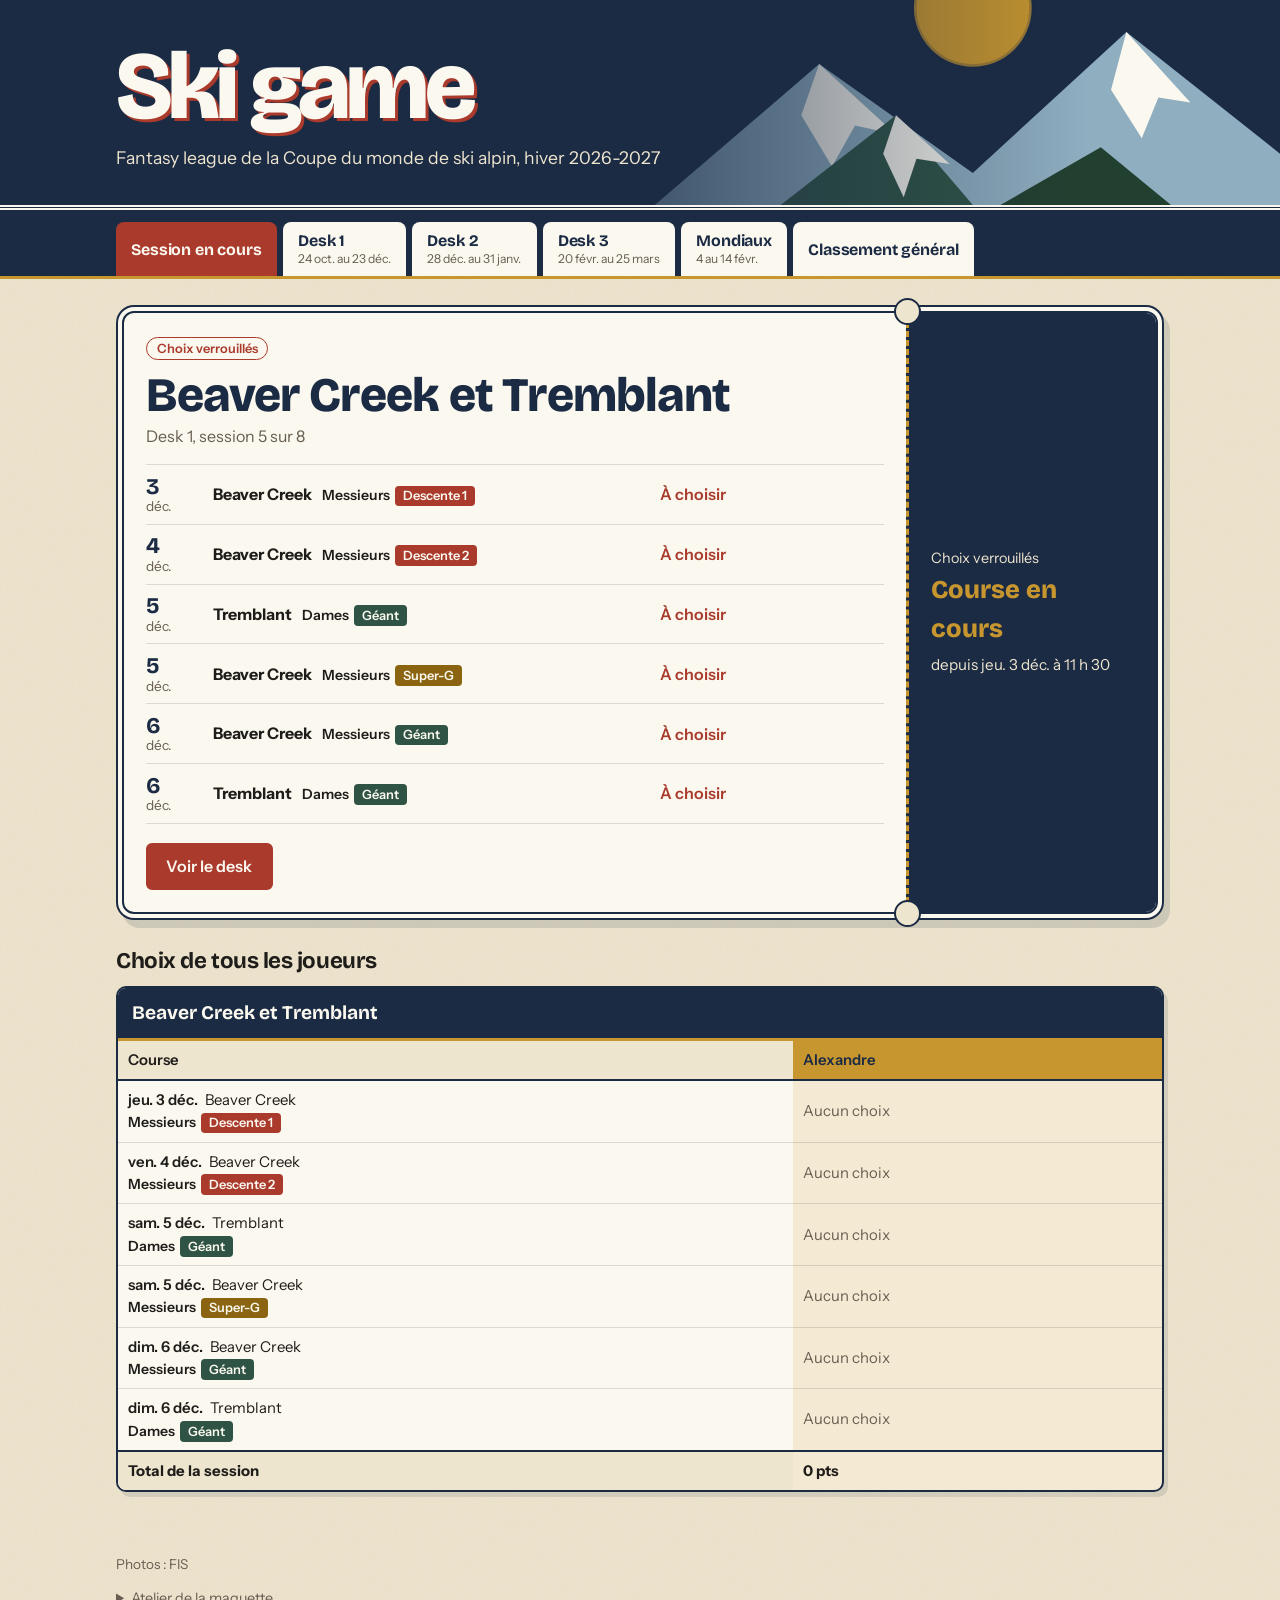
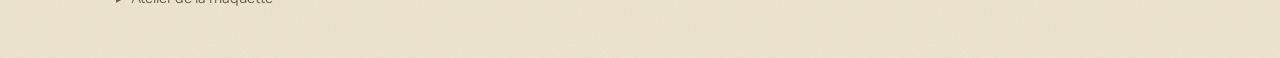
==== commit 136990a4: "Ski game : mention « Photos : FIS » en pied de page Co-Authored-By: Claude Sonnet 5.5 <noreply@anthr" ====
--- a/index.html
+++ b/index.html
@@ -45,6 +45,8 @@
 
   <main id="panel" class="panel" tabindex="-1" aria-live="polite"></main>
 
+  <p class="credits">Photos : FIS</p>
+
   <footer class="atelier">
     <details>
       <summary>Atelier de la maquette</summary>
@@ -65,6 +67,7 @@
 
   <script src="js/data.js"></script>
   <script src="js/game.js"></script>
+  <script src="js/athletes.js"></script>
   <script src="js/demo.js"></script>
   <script src="js/app.js"></script>
 </body>
--- a/css/style.css
+++ b/css/style.css
@@ -255,3 +255,19 @@
   .deskhead__stats { width: 100%; }
   .deskhead__stats > div { flex: 1; }
 }
+
+/* Athlètes pris : cadre défilant, en-têtes et totaux toujours visibles */
+.filters { display: flex; flex-wrap: wrap; gap: .6rem 1rem; align-items: center; margin-bottom: 1rem; }
+.search { flex: 1 1 14rem; max-width: 22rem; padding: .5rem .8rem; border: 2px solid var(--nuit); border-radius: 8px; background: var(--neige); }
+.seg--sm { margin-bottom: 0; }
+.seg--sm .seg__btn { padding: .4rem .8rem; font-size: .9rem; }
+.seg__btn[aria-pressed='true'] { background: var(--nuit); color: var(--neige); }
+.tablewrap--scroll { max-height: min(70vh, 640px); overflow: auto; }
+.tablewrap--scroll .grid caption { position: sticky; left: 0; }
+.tablewrap--scroll thead th { position: sticky; top: 0; z-index: 2; }
+.tablewrap--scroll tfoot th, .tablewrap--scroll tfoot td { position: sticky; bottom: 0; z-index: 2; }
+.grid--taken tbody th { position: sticky; left: 0; z-index: 1; background: var(--neige); }
+.grid--taken tbody tr.is-taken th { background: var(--neige); }
+.grid--taken thead th:first-child, .grid--taken tfoot th { left: 0; z-index: 3; }
+
+.credits { max-width: 1080px; margin: 0 auto; padding: 0 16px 14px; font-size: .85rem; color: var(--encre-douce); }
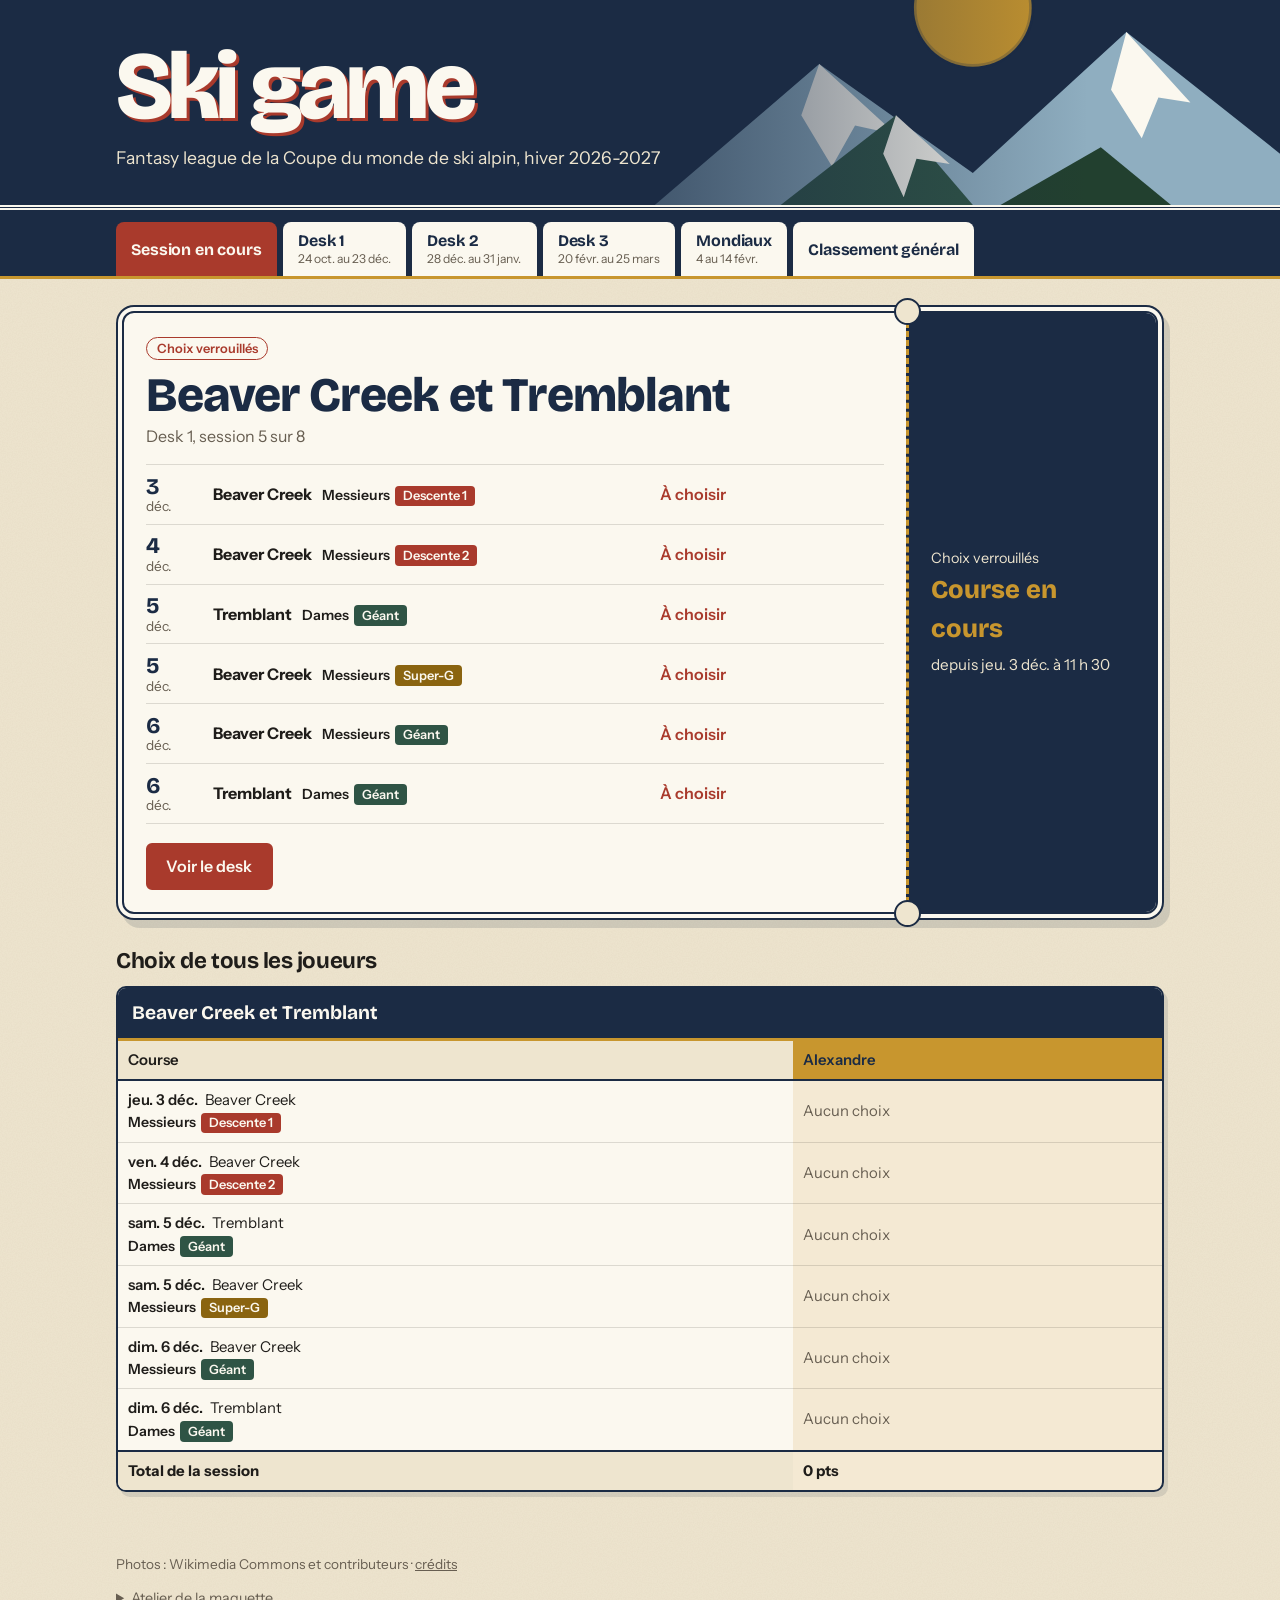
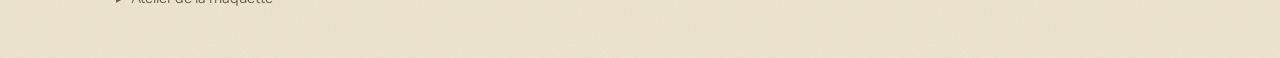
==== commit 668ffb95: "Photos : script Wikidata/Commons, page de crédits, mention du pied de page Co-Authored-By: Claude So" ====
--- a/index.html
+++ b/index.html
@@ -45,7 +45,7 @@
 
   <main id="panel" class="panel" tabindex="-1" aria-live="polite"></main>
 
-  <p class="credits">Photos : FIS</p>
+  <p class="credits">Photos : Wikimedia Commons et contributeurs · <a href="credits.html">crédits</a></p>
 
   <footer class="atelier">
     <details>
--- a/css/style.css
+++ b/css/style.css
@@ -271,3 +271,4 @@
 .grid--taken thead th:first-child, .grid--taken tfoot th { left: 0; z-index: 3; }
 
 .credits { max-width: 1080px; margin: 0 auto; padding: 0 16px 14px; font-size: .85rem; color: var(--encre-douce); }
+.credits a{color:inherit}
